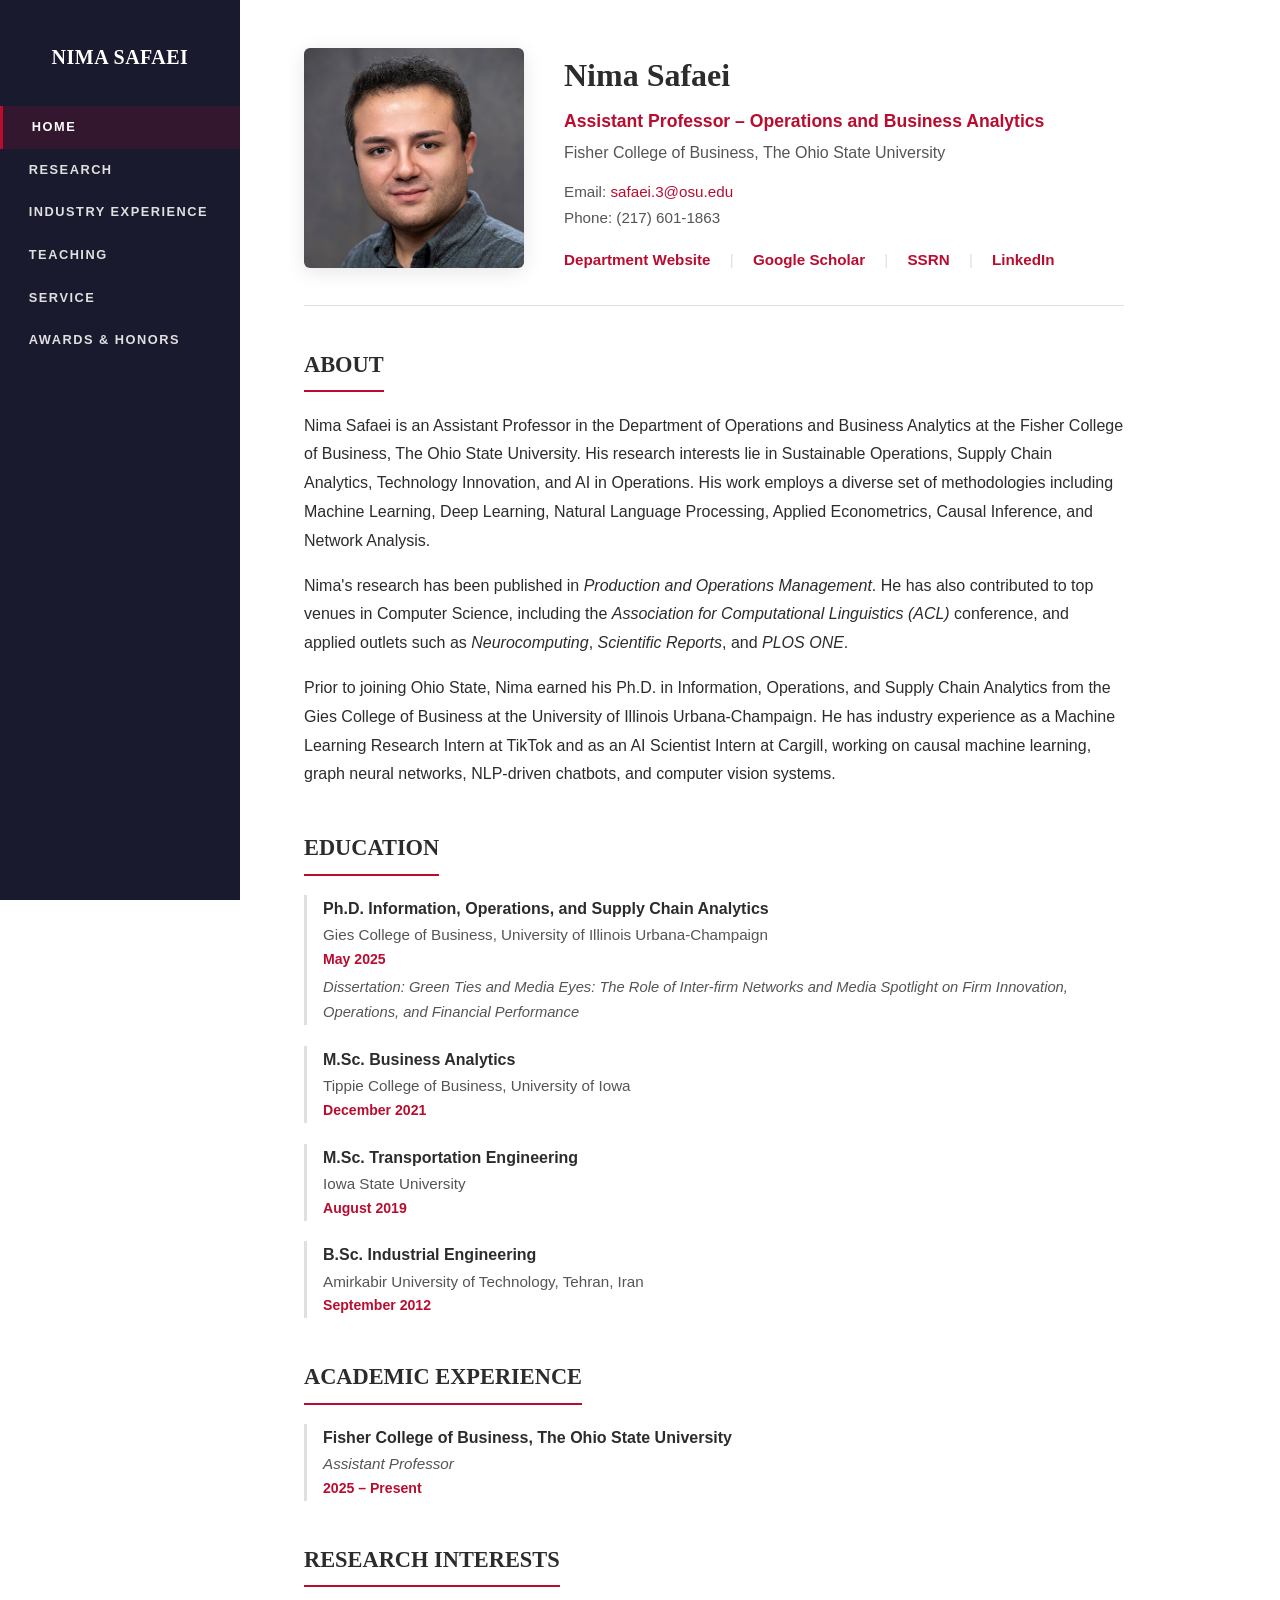
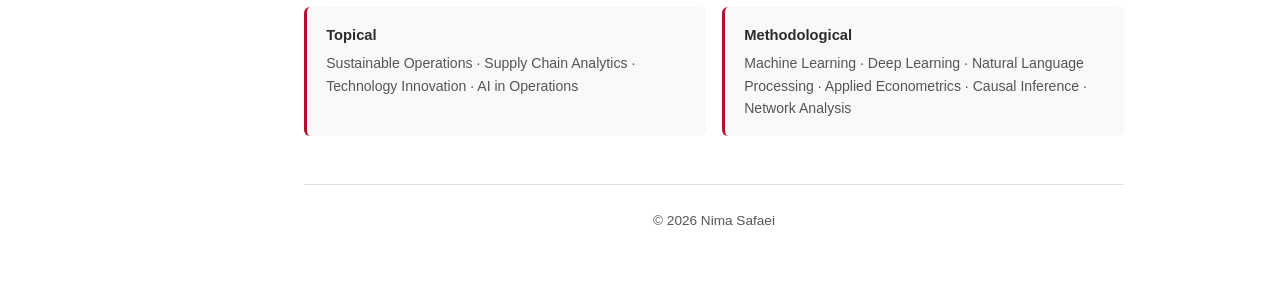
==== index.html @ a65f5403 "Add files via upload" ====
<!DOCTYPE html>
<html lang="en">
<head>
  <meta charset="UTF-8">
  <title>Nima Safaei</title>
  <meta http-equiv="refresh" content="0; url=home.html">
  <link rel="canonical" href="home.html">
</head>
<body>
  <p>Redirecting to <a href="home.html">home.html</a>…</p>
</body>
</html>
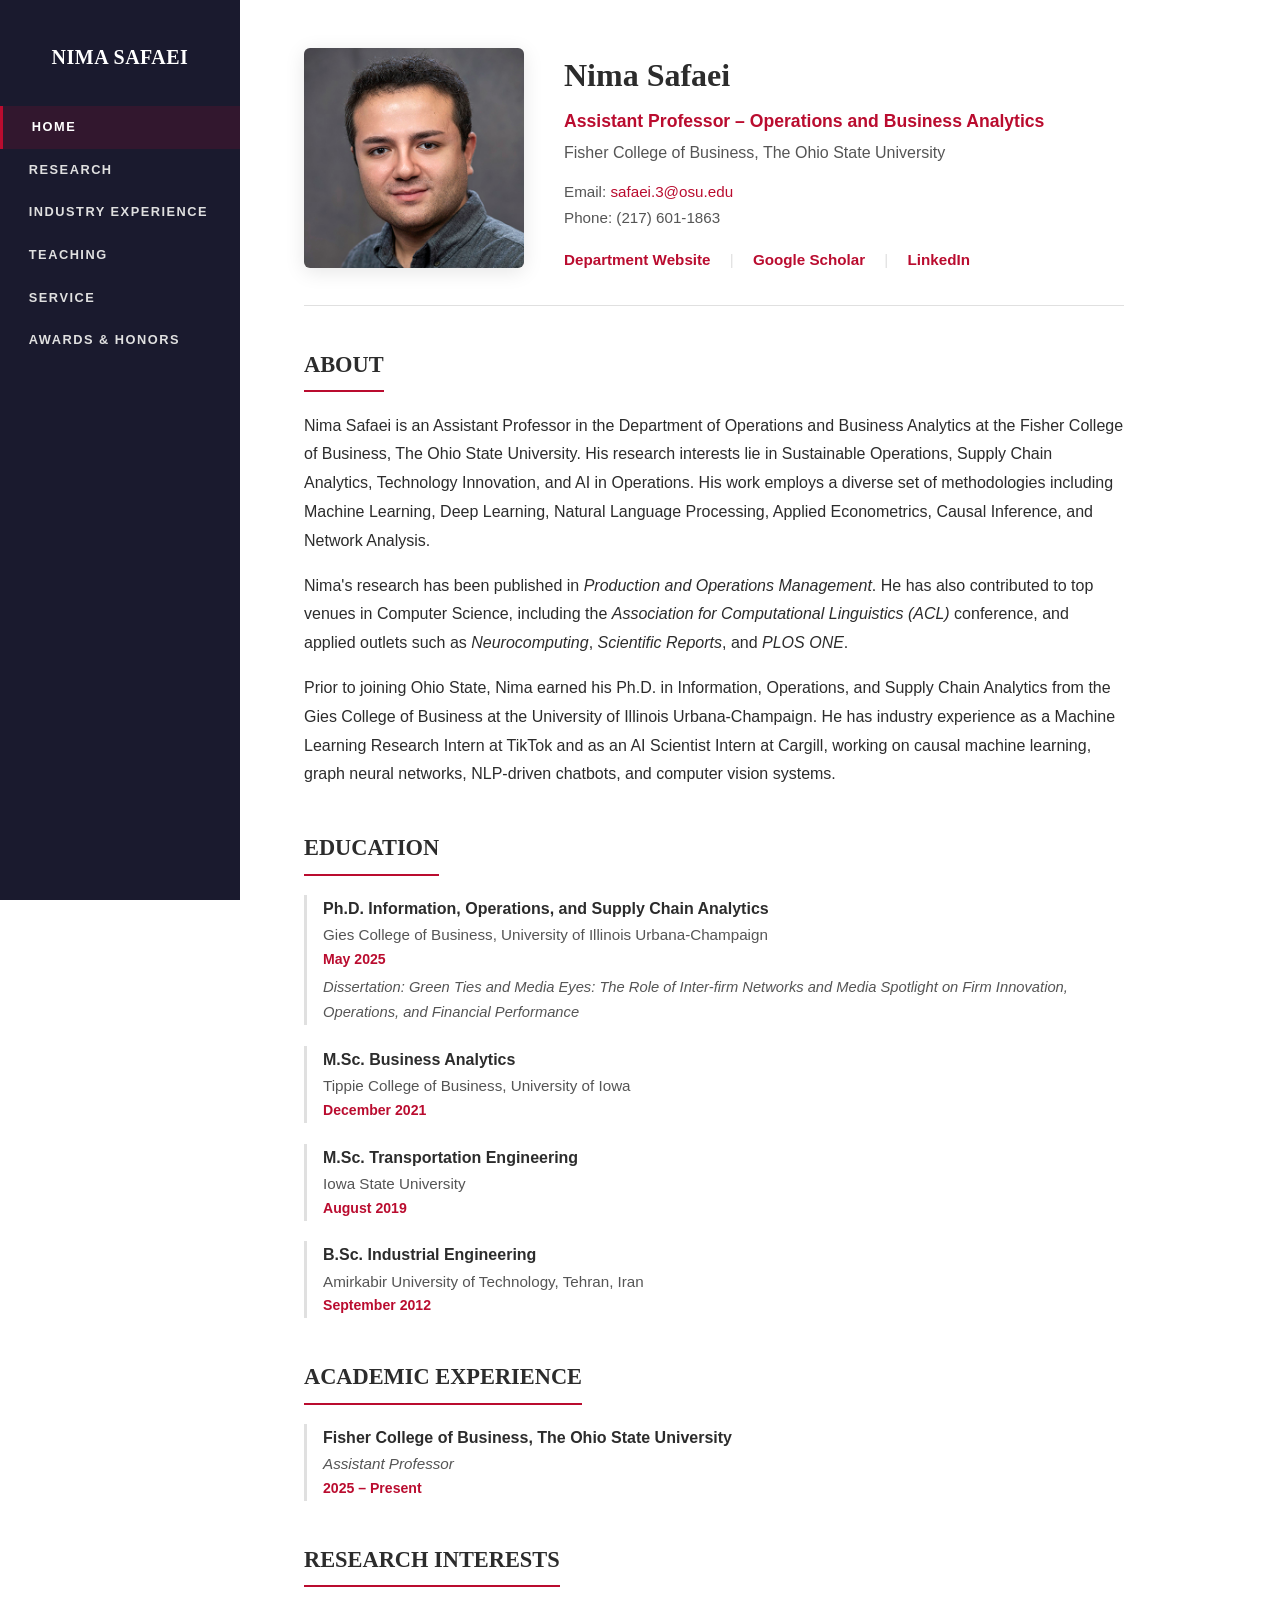
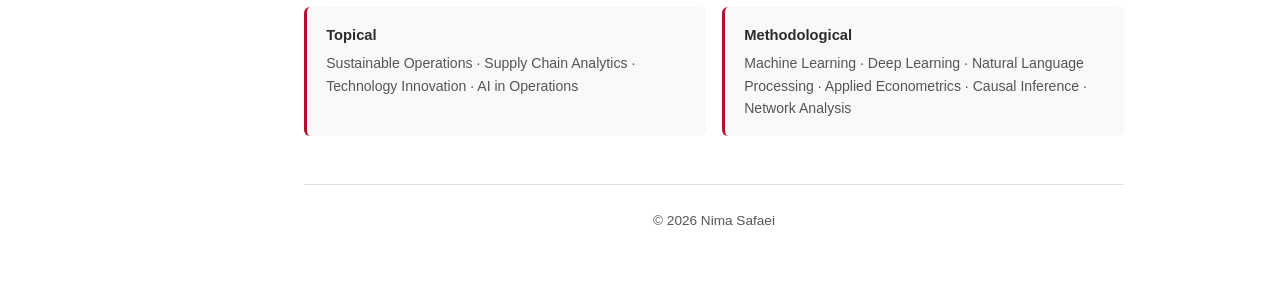
==== commit 38c7e9df: "Serve the homepage at / and redirect home.html to it Co-Authored-By: Claude Opus 5.5 <noreply@anthro" ====
--- a/index.html
+++ b/index.html
@@ -2,11 +2,120 @@
 <html lang="en">
 <head>
   <meta charset="UTF-8">
-  <title>Nima Safaei</title>
-  <meta http-equiv="refresh" content="0; url=home.html">
-  <link rel="canonical" href="home.html">
+  <meta name="viewport" content="width=device-width, initial-scale=1.0">
+  <title>Nima Safaei | Assistant Professor, Fisher College of Business, Ohio State</title>
+  <meta name="description" content="Nima Safaei is an Assistant Professor of Operations and Business Analytics at the Fisher College of Business, The Ohio State University, researching sustainable operations, supply chain analytics, and AI in operations.">
+  <meta name="author" content="Nima Safaei">
+  <link rel="canonical" href="https://nima-safaei.com/">
+  <meta property="og:title" content="Nima Safaei | Assistant Professor, Fisher College of Business, Ohio State">
+  <meta property="og:description" content="Nima Safaei is an Assistant Professor of Operations and Business Analytics at the Fisher College of Business, The Ohio State University, researching sustainable operations, supply chain analytics, and AI in operations.">
+  <meta property="og:type" content="website">
+  <meta property="og:url" content="https://nima-safaei.com/">
+  <link rel="stylesheet" href="style.css">
 </head>
 <body>
-  <p>Redirecting to <a href="home.html">home.html</a>…</p>
+
+<!-- SIDEBAR -->
+<nav class="sidebar">
+  <div class="sidebar__name"><a href="/">NIMA SAFAEI</a></div>
+  <div class="sidebar__nav">
+    <a href="/" class="active">HOME</a>
+    <a href="research.html">RESEARCH</a>
+    <a href="industry.html">INDUSTRY EXPERIENCE</a>
+    <a href="teaching.html">TEACHING</a>
+    <a href="service.html">SERVICE</a>
+    <a href="awards.html">AWARDS &amp; HONORS</a>
+  </div>
+</nav>
+
+<!-- MAIN CONTENT -->
+<div class="main">
+
+  <!-- HERO -->
+  <div class="hero">
+    <img src="photo.jpg" alt="Nima Safaei" class="hero__photo">
+    <div class="hero__info">
+      <h1>Nima Safaei</h1>
+      <div class="subtitle">Assistant Professor – Operations and Business Analytics</div>
+      <div class="affiliation">Fisher College of Business, The Ohio State University</div>
+      <div class="contact">
+        Email: <a href="mailto:safaei.3@osu.edu">safaei.3@osu.edu</a><br>
+        Phone: (217) 601-1863
+      </div>
+      <div class="hero__links">
+        <a href="https://fisher.osu.edu/people/safaei.3" target="_blank">Department Website</a>
+        <span class="sep">|</span>
+        <a href="https://scholar.google.com/citations?user=uaWh0oIAAAAJ&amp;hl=en" target="_blank">Google Scholar</a>
+        <span class="sep">|</span>
+        <a href="https://www.linkedin.com/in/nima-safaei-4822b897/" target="_blank">LinkedIn</a>
+      </div>
+    </div>
+  </div>
+
+  <!-- ABOUT -->
+  <div class="section">
+    <h2 class="section__title">ABOUT</h2>
+    <div class="about-text">
+      <p>Nima Safaei is an Assistant Professor in the Department of Operations and Business Analytics at the Fisher College of Business, The Ohio State University. His research interests lie in Sustainable Operations, Supply Chain Analytics, Technology Innovation, and AI in Operations. His work employs a diverse set of methodologies including Machine Learning, Deep Learning, Natural Language Processing, Applied Econometrics, Causal Inference, and Network Analysis.</p>
+      <p>Nima's research has been published in <em>Production and Operations Management</em>. He has also contributed to top venues in Computer Science, including the <em>Association for Computational Linguistics (ACL)</em> conference, and applied outlets such as <em>Neurocomputing</em>, <em>Scientific Reports</em>, and <em>PLOS ONE</em>.</p>
+      <p>Prior to joining Ohio State, Nima earned his Ph.D. in Information, Operations, and Supply Chain Analytics from the Gies College of Business at the University of Illinois Urbana-Champaign. He has industry experience as a Machine Learning Research Intern at TikTok and as an AI Scientist Intern at Cargill, working on causal machine learning, graph neural networks, NLP-driven chatbots, and computer vision systems.</p>
+    </div>
+  </div>
+
+  <!-- EDUCATION -->
+  <div class="section">
+    <h2 class="section__title">EDUCATION</h2>
+    <div class="entry">
+      <div class="entry__degree">Ph.D. Information, Operations, and Supply Chain Analytics</div>
+      <div class="entry__school">Gies College of Business, University of Illinois Urbana-Champaign</div>
+      <div class="entry__year">May 2025</div>
+      <div class="entry__detail">Dissertation: Green Ties and Media Eyes: The Role of Inter-firm Networks and Media Spotlight on Firm Innovation, Operations, and Financial Performance</div>
+    </div>
+    <div class="entry">
+      <div class="entry__degree">M.Sc. Business Analytics</div>
+      <div class="entry__school">Tippie College of Business, University of Iowa</div>
+      <div class="entry__year">December 2021</div>
+    </div>
+    <div class="entry">
+      <div class="entry__degree">M.Sc. Transportation Engineering</div>
+      <div class="entry__school">Iowa State University</div>
+      <div class="entry__year">August 2019</div>
+    </div>
+    <div class="entry">
+      <div class="entry__degree">B.Sc. Industrial Engineering</div>
+      <div class="entry__school">Amirkabir University of Technology, Tehran, Iran</div>
+      <div class="entry__year">September 2012</div>
+    </div>
+  </div>
+
+  <!-- ACADEMIC EXPERIENCE -->
+  <div class="section">
+    <h2 class="section__title">ACADEMIC EXPERIENCE</h2>
+    <div class="entry">
+      <div class="entry__degree">Fisher College of Business, The Ohio State University</div>
+      <div class="entry__school"><em>Assistant Professor</em></div>
+      <div class="entry__year">2025 – Present</div>
+    </div>
+  </div>
+
+  <!-- RESEARCH INTERESTS -->
+  <div class="section">
+    <h2 class="section__title">RESEARCH INTERESTS</h2>
+    <div class="skills-grid">
+      <div class="skill-card">
+        <div class="skill-card__title">Topical</div>
+        <div class="skill-card__items">Sustainable Operations · Supply Chain Analytics · Technology Innovation · AI in Operations</div>
+      </div>
+      <div class="skill-card">
+        <div class="skill-card__title">Methodological</div>
+        <div class="skill-card__items">Machine Learning · Deep Learning · Natural Language Processing · Applied Econometrics · Causal Inference · Network Analysis</div>
+      </div>
+    </div>
+  </div>
+
+  <div class="footer">&copy; 2026 Nima Safaei</div>
+
+</div>
+
 </body>
 </html>
--- a/style.css
+++ b/style.css
@@ -0,0 +1,376 @@
+/* ===== RESET & BASE ===== */
+* { margin: 0; padding: 0; box-sizing: border-box; }
+
+@import url('https://fonts.googleapis.com/css2?family=Playfair+Display:wght@400;600;700&family=Source+Sans+3:ital,wght@0,300;0,400;0,600;0,700;1,400&display=swap');
+
+:root {
+  --color-bg: #ffffff;
+  --color-text: #2c2c2c;
+  --color-text-light: #555555;
+  --color-accent: #ba0c2f; /* OSU Scarlet */
+  --color-accent-dark: #8c0a24;
+  --color-sidebar-bg: #1a1a2e;
+  --color-sidebar-text: #e0e0e0;
+  --color-sidebar-hover: #ba0c2f;
+  --color-border: #e0e0e0;
+  --color-section-bg: #f9f9fb;
+  --font-heading: 'Playfair Display', Georgia, serif;
+  --font-body: 'Source Sans 3', 'Segoe UI', sans-serif;
+  --sidebar-width: 240px;
+  --max-content-width: 820px;
+}
+
+html { scroll-behavior: smooth; }
+
+body {
+  font-family: var(--font-body);
+  color: var(--color-text);
+  background: var(--color-bg);
+  line-height: 1.7;
+  font-size: 16px;
+}
+
+a { color: var(--color-accent); text-decoration: none; transition: color 0.2s; }
+a:hover { color: var(--color-accent-dark); text-decoration: underline; }
+
+/* ===== SIDEBAR ===== */
+.sidebar {
+  position: fixed;
+  top: 0; left: 0;
+  width: var(--sidebar-width);
+  height: 100vh;
+  background: var(--color-sidebar-bg);
+  display: flex;
+  flex-direction: column;
+  align-items: center;
+  padding: 2.5rem 0 1.5rem;
+  z-index: 100;
+  overflow-y: auto;
+}
+
+.sidebar__name {
+  font-family: var(--font-heading);
+  font-size: 1.25rem;
+  font-weight: 700;
+  color: #fff;
+  letter-spacing: 0.5px;
+  text-align: center;
+  padding: 0 1rem;
+  margin-bottom: 2rem;
+}
+.sidebar__name a { color: #fff; text-decoration: none; }
+.sidebar__name a:hover { color: var(--color-sidebar-hover); text-decoration: none; }
+
+.sidebar__nav { width: 100%; }
+
+.sidebar__nav a {
+  display: block;
+  padding: 0.65rem 1.8rem;
+  font-size: 0.8rem;
+  font-weight: 600;
+  letter-spacing: 1.5px;
+  text-transform: uppercase;
+  color: var(--color-sidebar-text);
+  text-decoration: none;
+  transition: background 0.2s, color 0.2s;
+}
+.sidebar__nav a:hover,
+.sidebar__nav a.active {
+  background: rgba(186, 12, 47, 0.15);
+  color: #fff;
+  text-decoration: none;
+}
+.sidebar__nav a.active {
+  border-left: 3px solid var(--color-accent);
+}
+
+/* ===== MAIN CONTENT ===== */
+.main {
+  margin-left: var(--sidebar-width);
+  padding: 3rem 4rem 4rem;
+  max-width: calc(var(--max-content-width) + 8rem);
+}
+
+/* ===== HOME HERO ===== */
+.hero {
+  display: flex;
+  gap: 2.5rem;
+  align-items: flex-start;
+  margin-bottom: 2.5rem;
+  padding-bottom: 2rem;
+  border-bottom: 1px solid var(--color-border);
+}
+
+.hero__photo {
+  width: 220px;
+  min-width: 220px;
+  border-radius: 6px;
+  object-fit: cover;
+  box-shadow: 0 4px 20px rgba(0,0,0,0.1);
+}
+
+.hero__info h1 {
+  font-family: var(--font-heading);
+  font-size: 2rem;
+  font-weight: 700;
+  color: var(--color-text);
+  margin-bottom: 0.3rem;
+}
+
+.hero__info .subtitle {
+  font-size: 1.1rem;
+  font-weight: 600;
+  color: var(--color-accent);
+  margin-bottom: 0.15rem;
+}
+
+.hero__info .affiliation {
+  font-size: 1rem;
+  color: var(--color-text-light);
+  margin-bottom: 0.8rem;
+}
+
+.hero__info .contact {
+  font-size: 0.95rem;
+  color: var(--color-text-light);
+  margin-bottom: 1rem;
+}
+
+.hero__links {
+  display: flex;
+  flex-wrap: wrap;
+  gap: 0.5rem 1.2rem;
+  font-size: 0.95rem;
+}
+.hero__links a { font-weight: 600; }
+.hero__links .sep { color: var(--color-border); }
+
+/* ===== SECTION HEADINGS ===== */
+.section { margin-bottom: 2.5rem; }
+
+.section__title {
+  font-family: var(--font-heading);
+  font-size: 1.4rem;
+  font-weight: 700;
+  color: var(--color-text);
+  padding-bottom: 0.4rem;
+  border-bottom: 2px solid var(--color-accent);
+  margin-bottom: 1.2rem;
+  display: inline-block;
+}
+
+/* ===== ABOUT TEXT ===== */
+.about-text {
+  font-size: 1rem;
+  color: var(--color-text);
+  line-height: 1.8;
+}
+.about-text p + p { margin-top: 1rem; }
+
+/* ===== EDUCATION / EXPERIENCE ENTRIES ===== */
+.entry {
+  margin-bottom: 1.3rem;
+  padding-left: 1rem;
+  border-left: 3px solid var(--color-border);
+}
+.entry__degree {
+  font-weight: 700;
+  font-size: 1rem;
+}
+.entry__school {
+  color: var(--color-text-light);
+  font-size: 0.95rem;
+}
+.entry__year {
+  font-size: 0.88rem;
+  color: var(--color-accent);
+  font-weight: 600;
+}
+.entry__detail {
+  font-size: 0.92rem;
+  color: var(--color-text-light);
+  font-style: italic;
+  margin-top: 0.2rem;
+}
+.entry__desc {
+  font-size: 0.93rem;
+  color: var(--color-text-light);
+  margin-top: 0.3rem;
+  line-height: 1.6;
+}
+
+/* ===== PUBLICATION LIST ===== */
+.pub-list { list-style: none; counter-reset: pub; }
+.pub-list > li {
+  position: relative;
+  padding-left: 2.2rem;
+  margin-bottom: 1.2rem;
+  font-size: 0.97rem;
+  line-height: 1.7;
+}
+.pub-list > li::before {
+  counter-increment: pub;
+  content: counter(pub) ".";
+  position: absolute;
+  left: 0;
+  font-weight: 700;
+  color: var(--color-accent);
+}
+.pub-list .paper-title { font-style: italic; }
+.pub-list .journal { font-weight: 700; }
+.pub-list .pub-links { font-size: 0.88rem; margin-top: 0.2rem; }
+.pub-list .pub-note {
+  font-size: 0.88rem;
+  color: var(--color-text-light);
+  margin-top: 0.15rem;
+}
+.pub-list .pub-status {
+  display: inline-block;
+  font-size: 0.78rem;
+  font-weight: 600;
+  text-transform: uppercase;
+  letter-spacing: 0.5px;
+  padding: 0.15rem 0.5rem;
+  border-radius: 3px;
+  background: rgba(186, 12, 47, 0.08);
+  color: var(--color-accent);
+  margin-left: 0.3rem;
+}
+
+/* ===== SUBSECTION ===== */
+.subsection__title {
+  font-family: var(--font-heading);
+  font-size: 1.15rem;
+  font-weight: 600;
+  color: var(--color-text);
+  margin: 2rem 0 1rem;
+}
+
+/* ===== TEACHING TABLE ===== */
+.teaching-group { margin-bottom: 2rem; }
+.teaching-group__school {
+  font-weight: 700;
+  font-size: 1.05rem;
+  margin-bottom: 0.6rem;
+  color: var(--color-text);
+}
+.teaching-item {
+  padding-left: 1rem;
+  border-left: 3px solid var(--color-border);
+  margin-bottom: 1rem;
+}
+.teaching-item__course {
+  font-weight: 600;
+  font-size: 0.97rem;
+}
+.teaching-item__term {
+  font-size: 0.88rem;
+  color: var(--color-accent);
+  font-weight: 600;
+}
+
+/* ===== AWARDS LIST ===== */
+.award-list { list-style: none; }
+.award-list li {
+  padding: 0.6rem 0;
+  border-bottom: 1px solid #f0f0f0;
+  font-size: 0.97rem;
+}
+.award-list li:last-child { border-bottom: none; }
+.award-year {
+  display: inline-block;
+  font-size: 0.82rem;
+  font-weight: 700;
+  color: var(--color-accent);
+  width: 55px;
+}
+
+/* ===== SERVICE LIST ===== */
+.service-list { list-style: disc; padding-left: 1.5rem; }
+.service-list li {
+  font-size: 0.97rem;
+  margin-bottom: 0.4rem;
+  line-height: 1.6;
+}
+
+/* ===== SKILLS SECTION ===== */
+.skills-grid {
+  display: grid;
+  grid-template-columns: 1fr 1fr;
+  gap: 1rem;
+}
+.skill-card {
+  background: var(--color-section-bg);
+  padding: 1rem 1.2rem;
+  border-radius: 6px;
+  border-left: 3px solid var(--color-accent);
+}
+.skill-card__title {
+  font-weight: 700;
+  font-size: 0.92rem;
+  margin-bottom: 0.3rem;
+  color: var(--color-text);
+}
+.skill-card__items {
+  font-size: 0.88rem;
+  color: var(--color-text-light);
+  line-height: 1.6;
+}
+
+/* ===== CONFERENCE LIST ===== */
+.conf-group { margin-bottom: 1.8rem; }
+.conf-group__paper {
+  font-weight: 600;
+  font-size: 0.97rem;
+  margin-bottom: 0.5rem;
+}
+.conf-group ul {
+  list-style: none;
+  padding-left: 1.2rem;
+}
+.conf-group li {
+  font-size: 0.92rem;
+  color: var(--color-text-light);
+  margin-bottom: 0.25rem;
+  position: relative;
+  padding-left: 0.8rem;
+}
+.conf-group li::before {
+  content: "–";
+  position: absolute;
+  left: 0;
+  color: var(--color-accent);
+}
+
+/* ===== FOOTER ===== */
+.footer {
+  margin-top: 3rem;
+  padding-top: 1.5rem;
+  border-top: 1px solid var(--color-border);
+  font-size: 0.85rem;
+  color: var(--color-text-light);
+  text-align: center;
+}
+
+/* ===== RESPONSIVE ===== */
+@media (max-width: 900px) {
+  .sidebar {
+    position: static;
+    width: 100%;
+    height: auto;
+    flex-direction: row;
+    flex-wrap: wrap;
+    justify-content: center;
+    padding: 1rem;
+    gap: 0;
+  }
+  .sidebar__name { margin-bottom: 0.5rem; width: 100%; }
+  .sidebar__nav { display: flex; flex-wrap: wrap; justify-content: center; gap: 0; }
+  .sidebar__nav a { padding: 0.4rem 0.8rem; font-size: 0.72rem; }
+  .sidebar__nav a.active { border-left: none; border-bottom: 3px solid var(--color-accent); }
+  .main { margin-left: 0; padding: 2rem 1.5rem; }
+  .hero { flex-direction: column; align-items: center; text-align: center; }
+  .hero__photo { width: 180px; min-width: 180px; }
+  .hero__links { justify-content: center; }
+  .skills-grid { grid-template-columns: 1fr; }
+}
